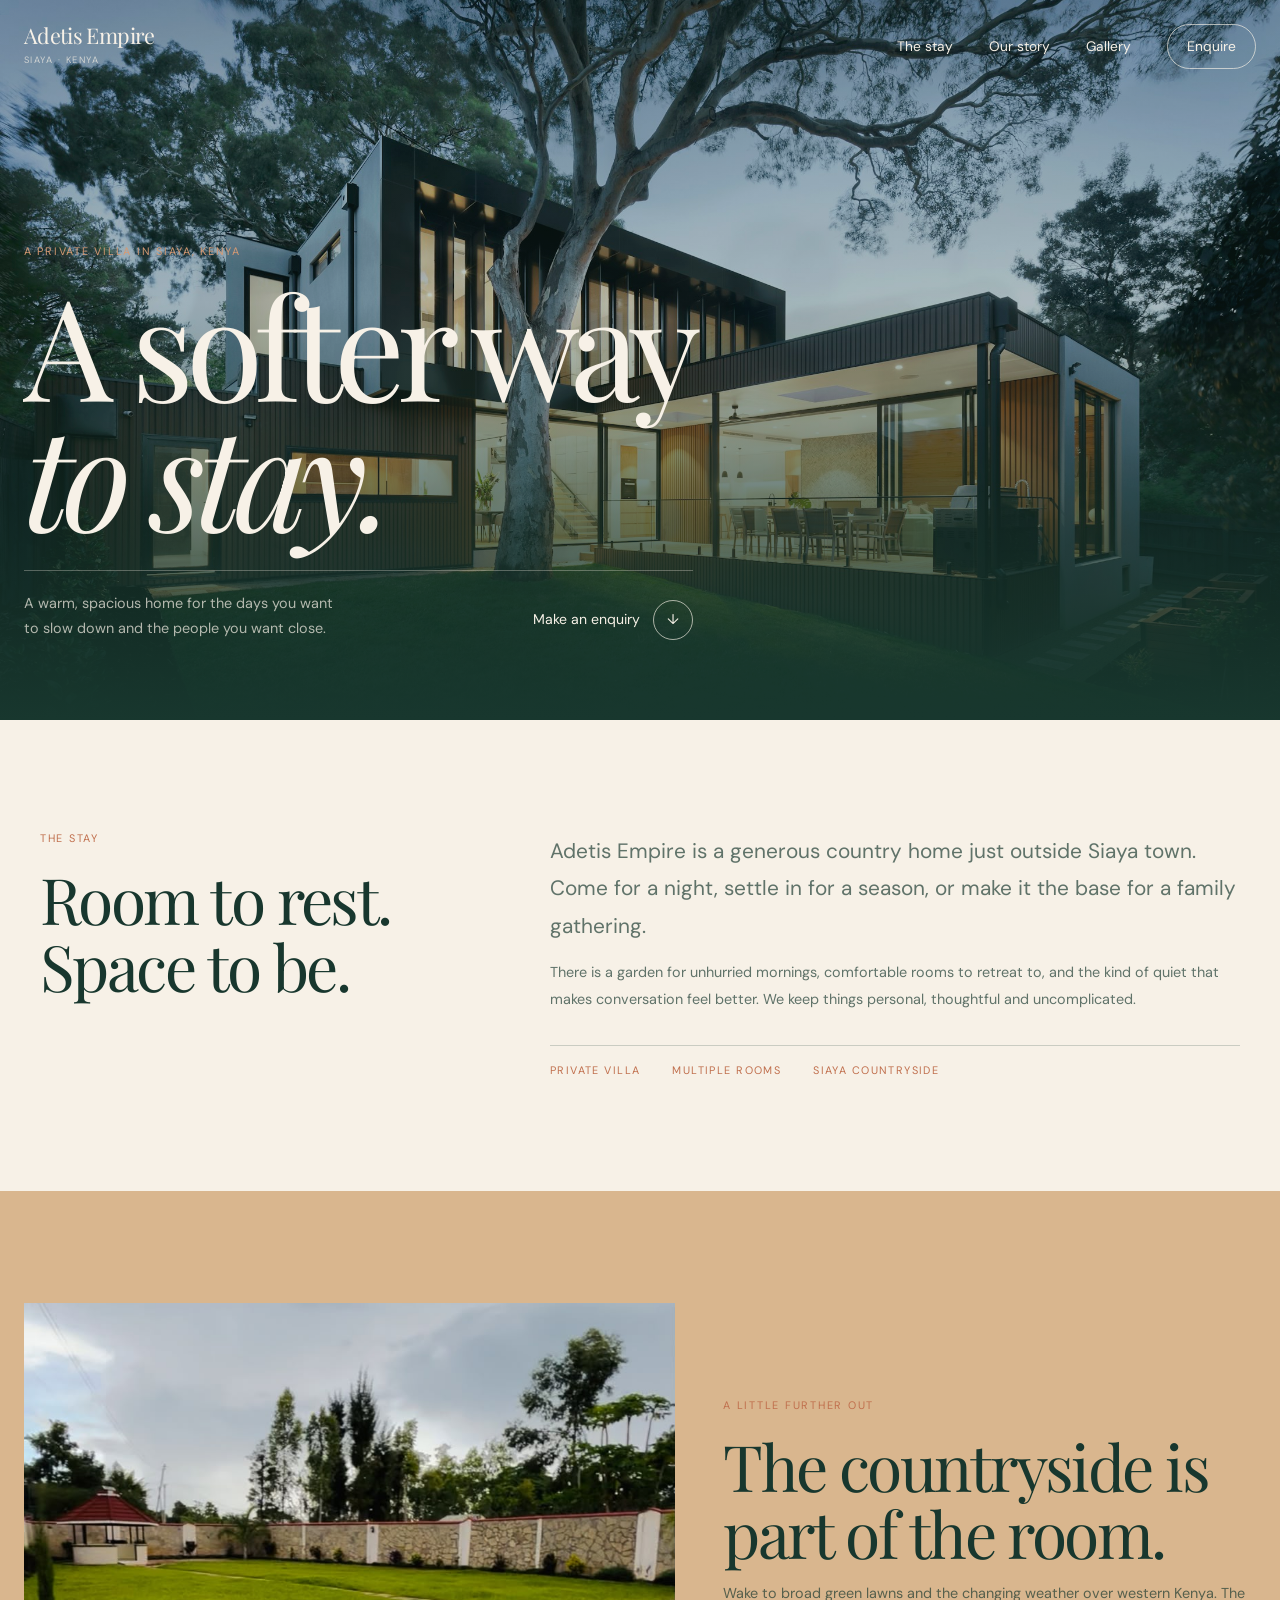
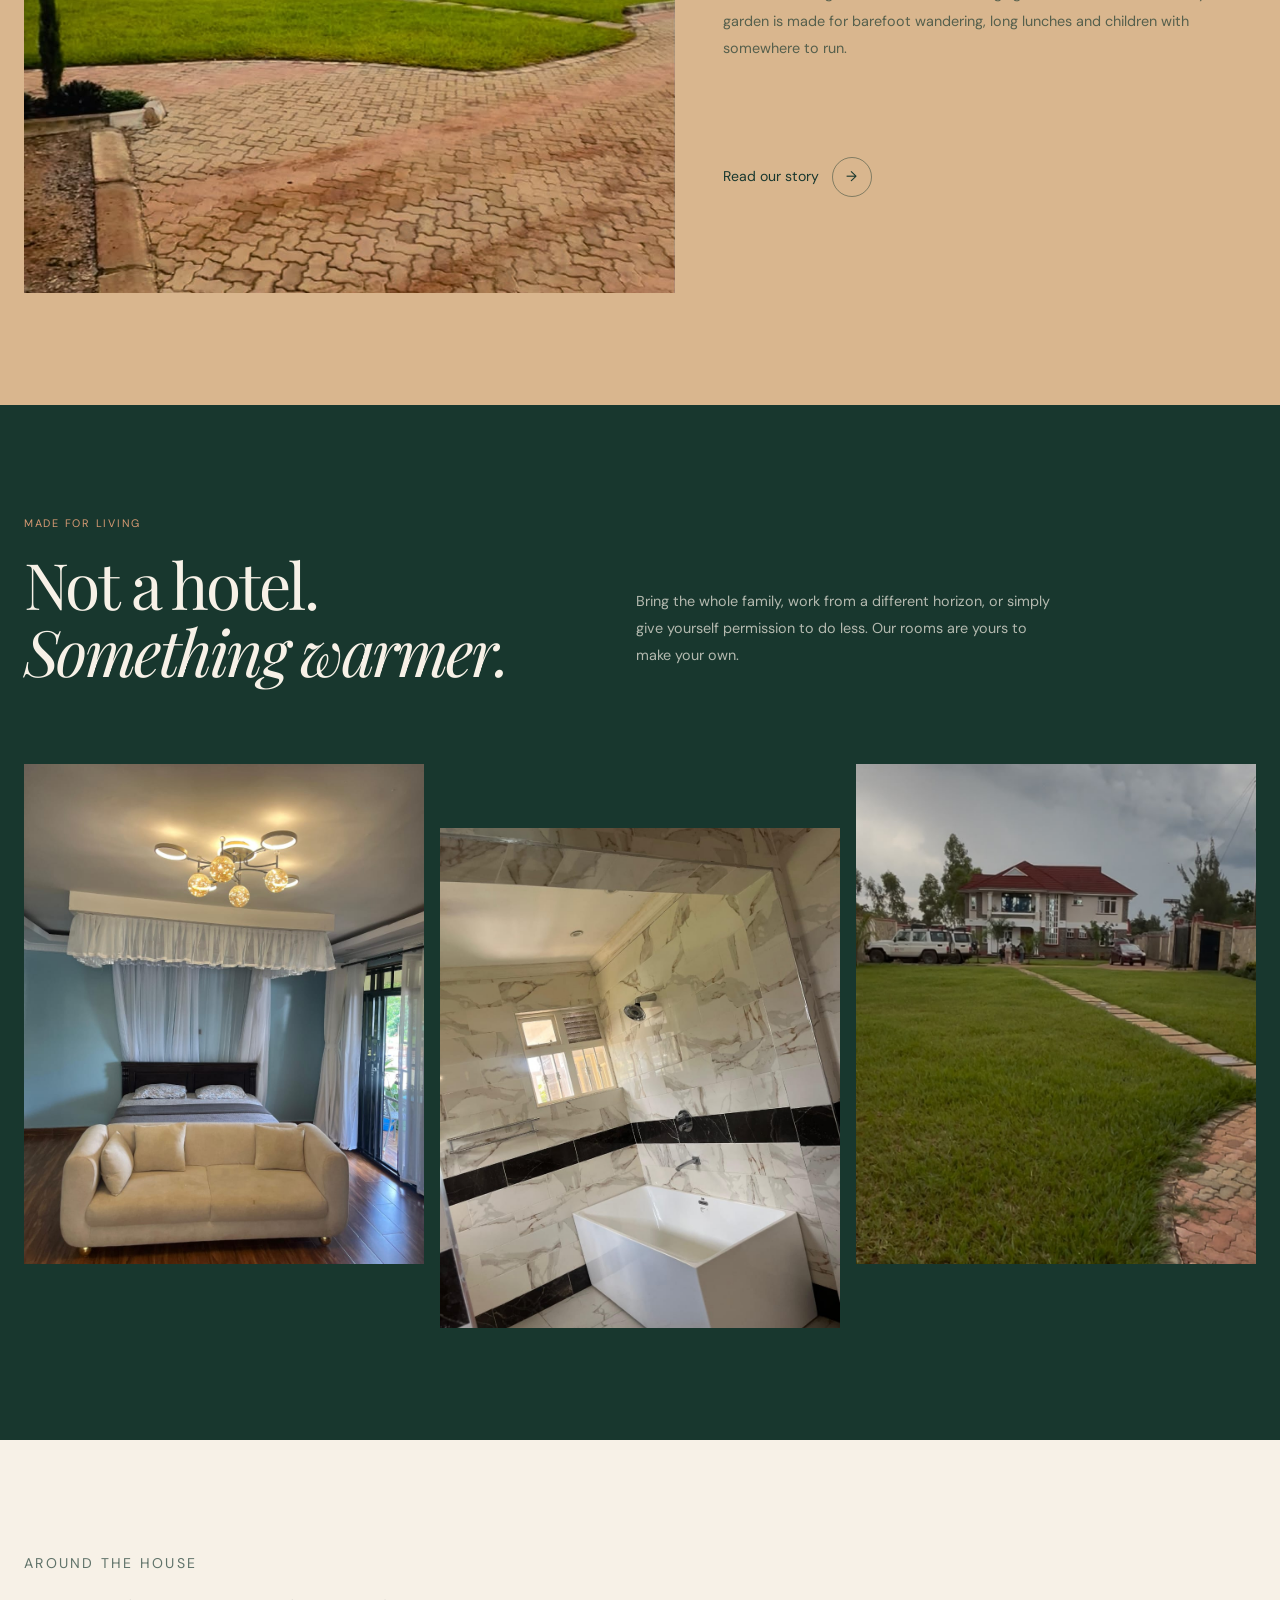
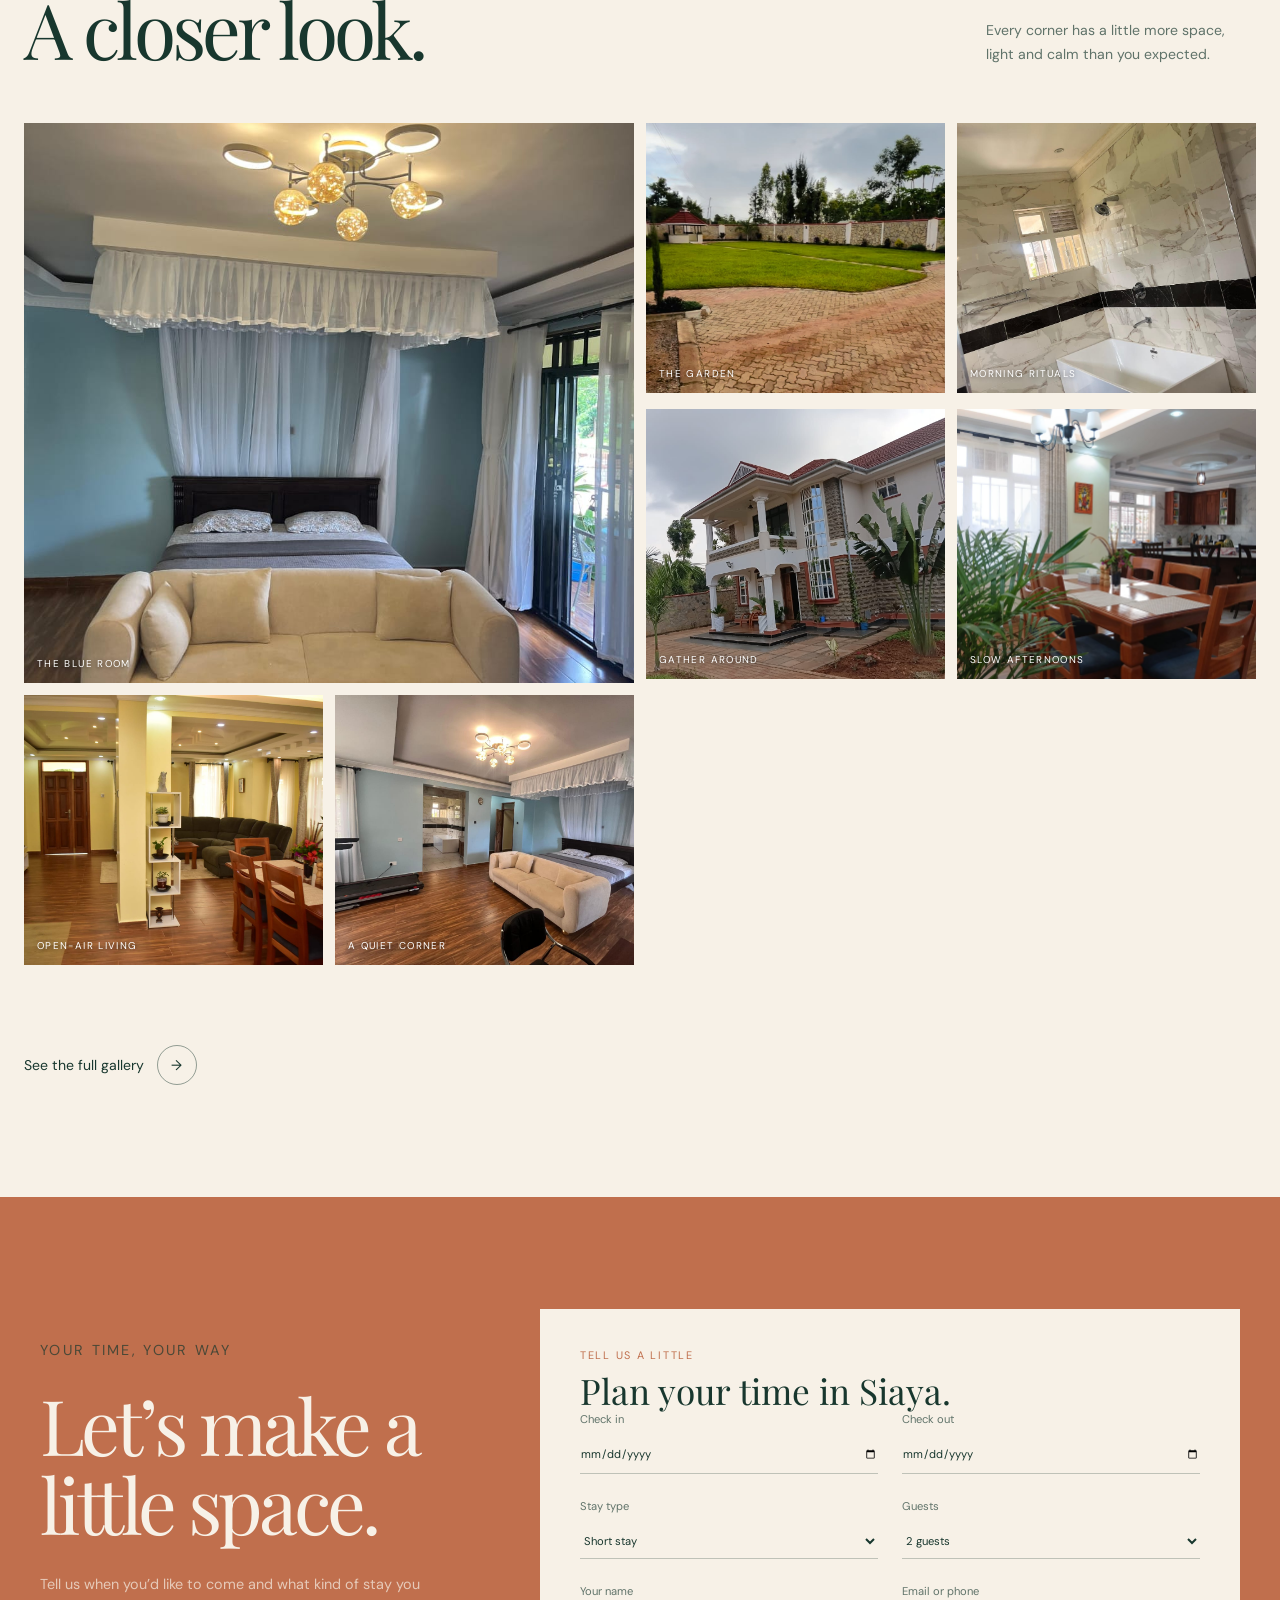
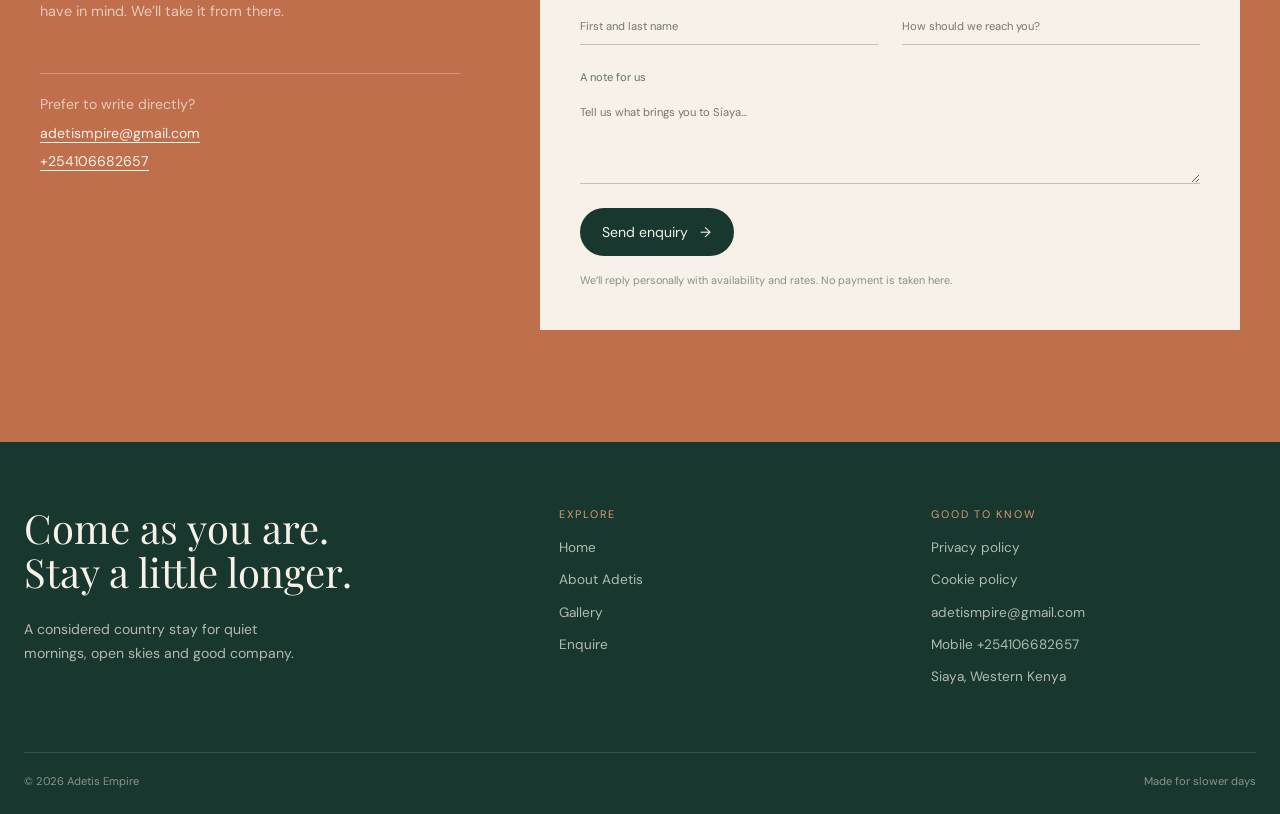
==== index.html @ 7b9d00a1 "Initial commit" ====
<!doctype html>
<html lang="en">
  <head>
    <meta charset="utf-8">
    <meta name="viewport" content="width=device-width, initial-scale=1">
    <meta name="description" content="Adetis Empire — a warm country stay in Siaya, Kenya.">
    <title>Adetis Empire — A country stay in Siaya, Kenya</title>
    <link rel="icon" type="image/svg+xml" href="favicon.svg">
    <link rel="stylesheet" href="styles.css">
  </head>
  <body>
    <header class="site-header">
      <div class="container header-inner">
        <a class="brand" href="index.html" aria-label="Adetis Empire home">
          <span class="brand-name">Adetis Empire</span>
          <span class="brand-place">Siaya · Kenya</span>
        </a>
        <nav class="desktop-nav" aria-label="Primary navigation">
          <a class="line-link" href="index.html#stay">The stay</a>
          <a class="line-link" href="about.html">Our story</a>
          <a class="line-link" href="gallery.html">Gallery</a>
          <a class="outline-link" href="enquire.html">Enquire</a>
        </nav>
        <button class="menu-toggle" type="button" data-menu-button aria-expanded="false" aria-label="Open menu">☰</button>
      </div>
      <nav class="mobile-nav" data-mobile-nav aria-label="Mobile navigation">
        <a href="index.html#stay">The stay</a>
        <a href="about.html">Our story</a>
        <a href="gallery.html">Gallery</a>
        <a href="enquire.html">Make an enquiry →</a>
      </nav>
    </header>

    <main>
      <section class="hero">
        <div class="container hero-content">
          <div class="hero-copy">
            <p class="eyebrow eyebrow-light">A private villa in Siaya, Kenya</p>
            <h1 class="hero-title serif">A softer way<br><em>to stay.</em></h1>
            <div class="hero-intro">
              <p>A warm, spacious home for the days you want to slow down and the people you want close.</p>
              <a class="round-link" href="enquire.html">Make an enquiry <span class="round-icon">↓</span></a>
            </div>
          </div>
        </div>
      </section>

      <section class="section section-cream" id="stay">
        <div class="narrow-container two-col">
          <div>
            <p class="eyebrow">The stay</p>
            <p class="large-copy">Room to rest.<br>Space to be.</p>
          </div>
          <div>
            <p class="body-large">Adetis Empire is a generous country home just outside Siaya town. Come for a night, settle in for a season, or make it the base for a family gathering.</p>
            <p class="body-copy">There is a garden for unhurried mornings, comfortable rooms to retreat to, and the kind of quiet that makes conversation feel better. We keep things personal, thoughtful and uncomplicated.</p>
            <div class="facts"><span>Private villa</span><span>Multiple rooms</span><span>Siaya countryside</span></div>
          </div>
        </div>
      </section>

      <section class="section section-sand">
        <div class="container two-col-wide">
          <div class="image-frame grounds-image"><img src="assets/WhatsApp_Image_2026-09-05_at_18.52.55_1788696354120.jpeg" alt="The lawn and garden at Adetis Empire"></div>
          <div>
            <p class="eyebrow">A little further out</p>
            <p class="large-copy">The countryside is part of the room.</p>
            <p class="body-copy">Wake to broad green lawns and the changing weather over western Kenya. The garden is made for barefoot wandering, long lunches and children with somewhere to run.</p>
            <a class="round-link page-link" href="about.html">Read our story <span class="round-icon" style="border-color: rgba(24,55,46,.45)">→</span></a>
          </div>
        </div>
      </section>

      <section class="section section-green">
        <div class="container">
          <div class="story-grid">
            <div>
              <p class="eyebrow eyebrow-light">Made for living</p>
              <p class="large-copy">Not a hotel.<br><em>Something warmer.</em></p>
            </div>
            <p class="body-copy">Bring the whole family, work from a different horizon, or simply give yourself permission to do less. Our rooms are yours to make your own.</p>
          </div>
          <div class="photo-trio">
            <div class="image-frame"><img src="assets/WhatsApp_Image_2026-09-05_at_18.51.09_(2)_1788696457962.jpeg" alt="A bedroom with blue walls and a sitting area"></div>
            <div class="image-frame"><img src="assets/WhatsApp_Image_2026-09-05_at_18.51.09_(1)_1788696465404.jpeg" alt="Marble bathroom at Adetis Empire"></div>
            <div class="image-frame"><img src="assets/WhatsApp_Image_2026-09-05_at_18.52.41_1788696450256.jpeg" alt="The villa set in green grounds"></div>
          </div>
        </div>
      </section>

      <section class="section section-cream">
        <div class="container">
          <div class="section-heading">
            <div><p class="eyebrow">Around the house</p><h2>A closer look.</h2></div>
            <p>Every corner has a little more space, light and calm than you expected.</p>
          </div>
          <div class="gallery-grid">
            <a class="gallery-card" href="gallery.html"><img src="assets/WhatsApp_Image_2026-09-05_at_18.51.09_(2)_1788696457962.jpeg" alt="The blue room"><span class="gallery-label">The blue room</span></a>
            <a class="gallery-card" href="gallery.html"><img src="assets/WhatsApp_Image_2026-09-05_at_18.52.55_1788696354120.jpeg" alt="The garden"><span class="gallery-label">The garden</span></a>
            <a class="gallery-card" href="gallery.html"><img src="assets/WhatsApp_Image_2026-09-05_at_18.51.09_(1)_1788696465404.jpeg" alt="Morning rituals"><span class="gallery-label">Morning rituals</span></a>
            <a class="gallery-card" href="gallery.html"><img src="assets/WhatsApp_Image_2026-09-05_at_18.50.52_1788696545457.jpeg" alt="Gather around"><span class="gallery-label">Gather around</span></a>
            <a class="gallery-card" href="gallery.html"><img src="assets/WhatsApp_Image_2026-09-05_at_18.50.50_(2)_1788696596801.jpeg" alt="Slow afternoons"><span class="gallery-label">Slow afternoons</span></a>
            <a class="gallery-card" href="gallery.html"><img src="assets/WhatsApp_Image_2026-09-05_at_18.50.52_(1)_1788696535258.jpeg" alt="Open-air living"><span class="gallery-label">Open-air living</span></a>
            <a class="gallery-card" href="gallery.html"><img src="assets/WhatsApp_Image_2026-09-05_at_18.51.09_1788696480109.jpeg" alt="A quiet corner"><span class="gallery-label">A quiet corner</span></a>
          </div>
          <a class="round-link page-link" href="gallery.html">See the full gallery <span class="round-icon" style="border-color: rgba(24,55,46,.45)">→</span></a>
        </div>
      </section>

      <section class="section section-terracotta">
        <div class="narrow-container contact-grid">
          <div class="contact-copy">
            <p class="eyebrow" style="color: rgba(24,55,46,.7)">Your time, your way</p>
            <h2>Let’s make a little space.</h2>
            <p>Tell us when you’d like to come and what kind of stay you have in mind. We’ll take it from there.</p>
            <div class="direct-contact">
              <span>Prefer to write directly?</span>
              <a href="mailto:adetismpire@gmail.com">adetismpire@gmail.com</a>
              <a href="tel:+254106682657">+254106682657</a>
            </div>
          </div>
          <div class="enquiry-form">
            <div class="form-intro"><p class="eyebrow">Tell us a little</p><h2>Plan your time in Siaya.</h2></div>
            <form class="form-grid" data-enquiry-form>
              <label class="field">Check in<input required type="date" name="checkIn"></label>
              <label class="field">Check out<input required type="date" name="checkOut"></label>
              <label class="field">Stay type<select name="stayType"><option value="Short stay">Short stay</option><option value="Longer-term stay">Longer-term stay</option></select></label>
              <label class="field">Guests<select name="guests"><option>1 guest</option><option selected>2 guests</option><option>3 guests</option><option>4 guests</option><option>5+ guests</option></select></label>
              <label class="field">Your name<input required name="name" placeholder="First and last name"></label>
              <label class="field">Email or phone<input required name="contact" placeholder="How should we reach you?"></label>
              <label class="field full">A note for us<textarea name="message" placeholder="Tell us what brings you to Siaya..." rows="3"></textarea></label>
              <div class="form-actions"><button class="button" type="submit">Send enquiry <span>→</span></button><p class="form-note">We’ll reply personally with availability and rates. No payment is taken here.</p></div>
            </form>
            <div class="confirmation" data-confirmation hidden>
              <div><div class="checkmark">✓</div><p class="eyebrow">Enquiry received</p><h2>We’ll be in touch soon.</h2><p>Your email app should have opened with the details. If not, write to adetismpire@gmail.com or call +254106682657.</p><button class="text-button" type="button" data-new-enquiry>Send another enquiry</button></div>
            </div>
          </div>
        </div>
      </section>
    </main>

    <footer class="site-footer">
      <div class="container">
        <div class="footer-grid">
          <div><p class="footer-title">Come as you are.<br>Stay a little longer.</p><p class="footer-copy">A considered country stay for quiet mornings, open skies and good company.</p></div>
          <div><p class="footer-heading">Explore</p><div class="footer-links"><a class="line-link" href="index.html">Home</a><a class="line-link" href="about.html">About Adetis</a><a class="line-link" href="gallery.html">Gallery</a><a class="line-link" href="enquire.html">Enquire</a></div></div>
          <div><p class="footer-heading">Good to know</p><div class="footer-links"><a class="line-link" href="privacy.html">Privacy policy</a><a class="line-link" href="cookies.html">Cookie policy</a><a class="line-link" href="mailto:adetismpire@gmail.com">adetismpire@gmail.com</a><a class="line-link" href="tel:+254106682657">Mobile +254106682657</a><span>Siaya, Western Kenya</span></div></div>
        </div>
        <div class="footer-bottom"><span>© <span data-year></span> Adetis Empire</span><span>Made for slower days</span></div>
      </div>
    </footer>
    <script src="script.js"></script>
  </body>
</html>
---- styles.css ----
@import url('https://fonts.googleapis.com/css2?family=DM+Sans:wght@400;500;600&family=Playfair+Display:ital,wght@0,400;0,500;1,400&display=swap');

:root {
  --green: #18372e;
  --cream: #f7f1e7;
  --terracotta: #c06f4d;
  --peach: #d79a73;
  --sand: #d9b68e;
  --ink-muted: rgba(24, 55, 46, .68);
  --light-muted: rgba(247, 241, 231, .7);
  --serif: "Playfair Display", Georgia, serif;
  --sans: "DM Sans", Arial, sans-serif;
}

* { box-sizing: border-box; }
html { scroll-behavior: smooth; }
body {
  margin: 0;
  background: var(--cream);
  color: var(--green);
  font-family: var(--sans);
  font-weight: 400;
  line-height: 1.5;
}
img { display: block; max-width: 100%; }
a { color: inherit; text-decoration: none; }
button, input, select, textarea { font: inherit; }
button { cursor: pointer; }

.serif { font-family: var(--serif); font-weight: 400; }
.eyebrow {
  margin: 0;
  color: var(--terracotta);
  font-size: .68rem;
  letter-spacing: .16em;
  line-height: 1.2;
  text-transform: uppercase;
}
.eyebrow-light { color: var(--peach); }
.container { width: min(1400px, calc(100% - 3rem)); margin: 0 auto; }
.narrow-container { width: min(1200px, calc(100% - 3rem)); margin: 0 auto; }

.site-header {
  position: absolute;
  z-index: 10;
  top: 0;
  right: 0;
  left: 0;
  color: var(--cream);
}
.header-inner {
  display: flex;
  align-items: center;
  justify-content: space-between;
  padding: 1.5rem 0;
}
.brand { display: inline-block; }
.brand-name { display: block; font: 400 1.35rem/1 var(--serif); letter-spacing: -.03em; }
.brand-place { display: block; margin-top: .5rem; color: rgba(247,241,231,.7); font-size: .58rem; letter-spacing: .16em; text-transform: uppercase; }
.desktop-nav { display: flex; align-items: center; gap: 2.25rem; font-size: .86rem; }
.line-link { position: relative; }
.line-link::after { position: absolute; right: 0; bottom: -.35rem; left: 0; height: 1px; background: currentColor; content: ""; transform: scaleX(0); transform-origin: right; transition: transform .25s ease; }
.line-link:hover::after, .line-link:focus-visible::after { transform: scaleX(1); transform-origin: left; }
.outline-link { border: 1px solid rgba(247,241,231,.65); border-radius: 999px; padding: .7rem 1.2rem; transition: background .25s, color .25s; }
.outline-link:hover, .outline-link:focus-visible { background: var(--cream); color: var(--green); }
.menu-toggle { display: none; border: 0; background: transparent; color: var(--cream); padding: .4rem; }
.mobile-nav { display: none; border-top: 1px solid rgba(247,241,231,.18); background: var(--green); padding: 1.5rem; }
.mobile-nav.open { display: block; }
.mobile-nav a { display: block; padding: .55rem 0; font-size: 1.1rem; }

.hero {
  position: relative;
  min-height: 720px;
  overflow: hidden;
  background: var(--green);
  color: var(--cream);
}
.hero::before {
  position: absolute;
  inset: 0;
  background: linear-gradient(to top, var(--green), rgba(24,55,46,.25) 58%, rgba(24,55,46,.3)), url("assets/adetis-hero.jpg") center/cover;
  content: "";
  opacity: .95;
}
.hero-content { position: relative; display: flex; min-height: 720px; align-items: flex-end; padding: 5rem 0 5rem; }
.hero-copy { max-width: 850px; }
.hero-title { margin: 1.3rem 0 2rem; font-size: clamp(4rem, 11vw, 9.5rem); letter-spacing: -.06em; line-height: .92; }
.hero-title em { font-style: italic; }
.hero-intro { display: flex; align-items: flex-end; justify-content: space-between; gap: 2rem; border-top: 1px solid rgba(247,241,231,.3); padding-top: 1.25rem; }
.hero-intro p { max-width: 310px; margin: 0; color: var(--light-muted); font-size: .9rem; line-height: 1.7; }
.round-link { display: inline-flex; align-items: center; gap: .8rem; white-space: nowrap; font-size: .88rem; }
.round-icon { display: inline-grid; width: 2.5rem; height: 2.5rem; place-items: center; border: 1px solid rgba(247,241,231,.65); border-radius: 50%; transition: background .25s, color .25s, transform .25s; }
.round-link:hover .round-icon { background: var(--peach); color: var(--green); transform: translateY(3px); }

.section { padding: 7rem 0; }
.section-cream { background: var(--cream); }
.section-green { background: var(--green); color: var(--cream); }
.section-sand { background: var(--sand); }
.section-terracotta { background: var(--terracotta); color: var(--cream); }
.two-col { display: grid; grid-template-columns: .75fr 1.25fr; gap: 6rem; }
.two-col-wide { display: grid; grid-template-columns: 1.1fr .9fr; align-items: center; gap: 3rem; }
.large-copy { margin: 1.25rem 0 0; font: 400 clamp(2.8rem, 5vw, 5.5rem)/1.05 var(--serif); letter-spacing: -.04em; }
.body-large { margin: 0; color: var(--ink-muted); font-size: clamp(1.05rem, 1.7vw, 1.3rem); line-height: 1.8; }
.body-copy { color: var(--ink-muted); font-size: .9rem; line-height: 1.9; }
.facts { display: flex; flex-wrap: wrap; gap: 1rem 2rem; border-top: 1px solid rgba(24,55,46,.2); margin-top: 2rem; padding-top: 1rem; color: var(--terracotta); font-size: .68rem; letter-spacing: .13em; text-transform: uppercase; }
.image-frame { overflow: hidden; }
.image-frame img { width: 100%; height: 100%; object-fit: cover; transition: transform .7s ease; }
.image-frame:hover img { transform: scale(1.04); }
.grounds-image { height: 590px; }
.story-grid { display: grid; grid-template-columns: 1fr 1.1fr; align-items: end; gap: 3rem; }
.story-grid .body-copy { max-width: 420px; color: var(--light-muted); }
.photo-trio { display: grid; grid-template-columns: repeat(3, 1fr); gap: 1rem; margin-top: 5rem; }
.photo-trio .image-frame { height: 500px; }
.photo-trio .image-frame:nth-child(2) { margin-top: 4rem; }
.section-heading { display: flex; align-items: flex-end; justify-content: space-between; gap: 2rem; }
.section-heading h2 { margin: .9rem 0 0; font: 400 clamp(3rem, 6vw, 6rem)/1 var(--serif); letter-spacing: -.05em; }
.section-heading p { max-width: 270px; margin: 0; color: var(--ink-muted); font-size: .88rem; line-height: 1.7; }
.gallery-grid { display: grid; grid-template-columns: repeat(4, 1fr); gap: .75rem; margin-top: 3.5rem; }
.gallery-card { position: relative; height: 270px; overflow: hidden; }
.gallery-card:first-child { grid-column: span 2; grid-row: span 2; height: 560px; }
.gallery-card img { width: 100%; height: 100%; object-fit: cover; transition: transform .7s ease; }
.gallery-card:hover img { transform: scale(1.05); }
.gallery-label { position: absolute; right: .8rem; bottom: .7rem; left: .8rem; color: white; font-size: .62rem; letter-spacing: .14em; text-transform: uppercase; text-shadow: 0 1px 4px rgba(0,0,0,.5); }

.contact-grid { display: grid; grid-template-columns: .75fr 1.25fr; gap: 5rem; }
.contact-copy h2 { margin: 1.25rem 0 0; font: 400 clamp(3rem, 6vw, 6rem)/1.03 var(--serif); letter-spacing: -.05em; }
.contact-copy > p { max-width: 380px; margin: 1.75rem 0 0; color: var(--light-muted); font-size: .9rem; line-height: 1.9; }
.direct-contact { border-top: 1px solid rgba(247,241,231,.3); margin-top: 3rem; padding-top: 1.25rem; color: var(--light-muted); font-size: .88rem; }
.direct-contact a { display: block; margin-top: .45rem; color: var(--cream); text-decoration: underline; text-underline-offset: .25rem; }
.enquiry-form, .confirmation { background: var(--cream); color: var(--green); padding: clamp(1.5rem, 4vw, 2.5rem); }
.form-intro { grid-column: 1 / -1; }
.form-intro h2 { margin: .6rem 0 0; font: 400 2.2rem/1.1 var(--serif); }
.form-grid { display: grid; grid-template-columns: repeat(2, 1fr); gap: 1.5rem; }
.field { display: block; color: rgba(24,55,46,.67); font-size: .7rem; }
.field.full { grid-column: 1 / -1; }
.field input, .field select, .field textarea { display: block; width: 100%; border: 0; border-bottom: 1px solid rgba(24,55,46,.25); border-radius: 0; outline: none; background: transparent; margin-top: .5rem; padding: .6rem 0; color: var(--green); }
.field textarea { min-height: 90px; resize: vertical; }
.field input:focus, .field select:focus, .field textarea:focus { border-color: var(--terracotta); }
.form-actions { grid-column: 1 / -1; }
.button { display: inline-flex; align-items: center; gap: .75rem; border: 0; border-radius: 999px; background: var(--green); color: var(--cream); padding: .85rem 1.4rem; font-size: .88rem; transition: background .25s, transform .25s; }
.button:hover, .button:focus-visible { background: var(--terracotta); transform: translateY(-2px); }
.form-note { margin: 1rem 0 0; color: rgba(24,55,46,.5); font-size: .68rem; line-height: 1.6; }
.confirmation { min-height: 420px; display: grid; place-items: center; text-align: center; }
.confirmation[hidden] { display: none; }
.checkmark { display: grid; width: 3.5rem; height: 3.5rem; place-items: center; margin: 0 auto 1.5rem; border-radius: 50%; background: var(--peach); }
.confirmation h2 { margin: 0; font: 400 2.4rem/1.1 var(--serif); }
.confirmation p { max-width: 360px; color: var(--ink-muted); font-size: .9rem; line-height: 1.7; }
.text-button { border: 0; background: none; color: var(--green); padding: 0; text-decoration: underline; text-underline-offset: .25rem; }

.page-hero { background: var(--green); color: var(--cream); padding: 10rem 0 5rem; }
.page-hero h1 { max-width: 900px; margin: 1.25rem 0 0; font: 400 clamp(4rem, 9vw, 8rem)/.96 var(--serif); letter-spacing: -.06em; }
.page-hero p { max-width: 450px; margin: 2rem 0 0; color: var(--light-muted); font-size: .9rem; line-height: 1.8; }
.about-image { height: 620px; }
.promise { display: flex; flex-direction: column; justify-content: flex-end; min-height: 620px; background: var(--sand); padding: 3rem; }
.promise p:last-child { margin: 1rem 0 0; font: 400 2.4rem/1.15 var(--serif); }
.promise-grid { display: grid; grid-template-columns: repeat(3, 1fr); gap: 3rem; border-top: 1px solid rgba(24,55,46,.2); margin-top: 6rem; padding-top: 2rem; }
.promise-grid p:last-child { margin: 1rem 0 0; color: var(--ink-muted); font-size: .88rem; line-height: 1.7; }
.page-link { display: inline-flex; margin-top: 5rem; }
.prose { max-width: 780px; margin: 0 auto; padding: 7rem 0; }
.prose h2 { margin: 3rem 0 1rem; font: 400 2.2rem/1.1 var(--serif); }
.prose h2:first-of-type { margin-top: 0; }
.prose p { color: var(--ink-muted); font-size: 1rem; line-height: 1.9; }
.prose a { color: var(--terracotta); text-decoration: underline; text-underline-offset: .25rem; }

.site-footer { background: var(--green); color: var(--cream); padding: 4rem 0 1.5rem; }
.footer-grid { display: grid; grid-template-columns: 1.5fr 1fr 1fr; gap: 3rem; }
.footer-title { margin: 0; font: 400 2.5rem/1.1 var(--serif); }
.footer-copy { max-width: 300px; margin: 1.5rem 0 0; color: var(--light-muted); font-size: .88rem; line-height: 1.7; }
.footer-heading { margin: 0 0 1rem; color: var(--peach); font-size: .68rem; letter-spacing: .16em; text-transform: uppercase; }
.footer-links { display: flex; flex-direction: column; align-items: flex-start; gap: .75rem; color: var(--light-muted); font-size: .85rem; }
.footer-bottom { display: flex; justify-content: space-between; gap: 1rem; border-top: 1px solid rgba(247,241,231,.15); margin-top: 4rem; padding-top: 1.25rem; color: rgba(247,241,231,.5); font-size: .7rem; }

@media (max-width: 800px) {
  .container, .narrow-container { width: min(100% - 3rem, 650px); }
  .desktop-nav { display: none; }
  .menu-toggle { display: block; }
  .hero-content { min-height: 720px; }
  .hero-intro, .section-heading { align-items: flex-start; flex-direction: column; }
  .two-col, .two-col-wide, .story-grid, .contact-grid { grid-template-columns: 1fr; gap: 3rem; }
  .section { padding: 5rem 0; }
  .grounds-image { height: 430px; }
  .photo-trio { gap: .6rem; margin-top: 3rem; }
  .photo-trio .image-frame { height: 320px; }
  .photo-trio .image-frame:nth-child(2) { margin-top: 2rem; }
  .gallery-grid { grid-template-columns: repeat(2, 1fr); }
  .gallery-card { height: 190px; }
  .gallery-card:first-child { height: 390px; }
  .form-grid { grid-template-columns: 1fr; }
  .field.full, .form-actions, .form-intro { grid-column: auto; }
  .about-image, .promise { min-height: 430px; height: 430px; }
  .promise-grid { grid-template-columns: 1fr; gap: 2rem; margin-top: 4rem; }
  .footer-grid { grid-template-columns: 1fr; gap: 2.5rem; }
  .footer-bottom { flex-direction: column; }
}
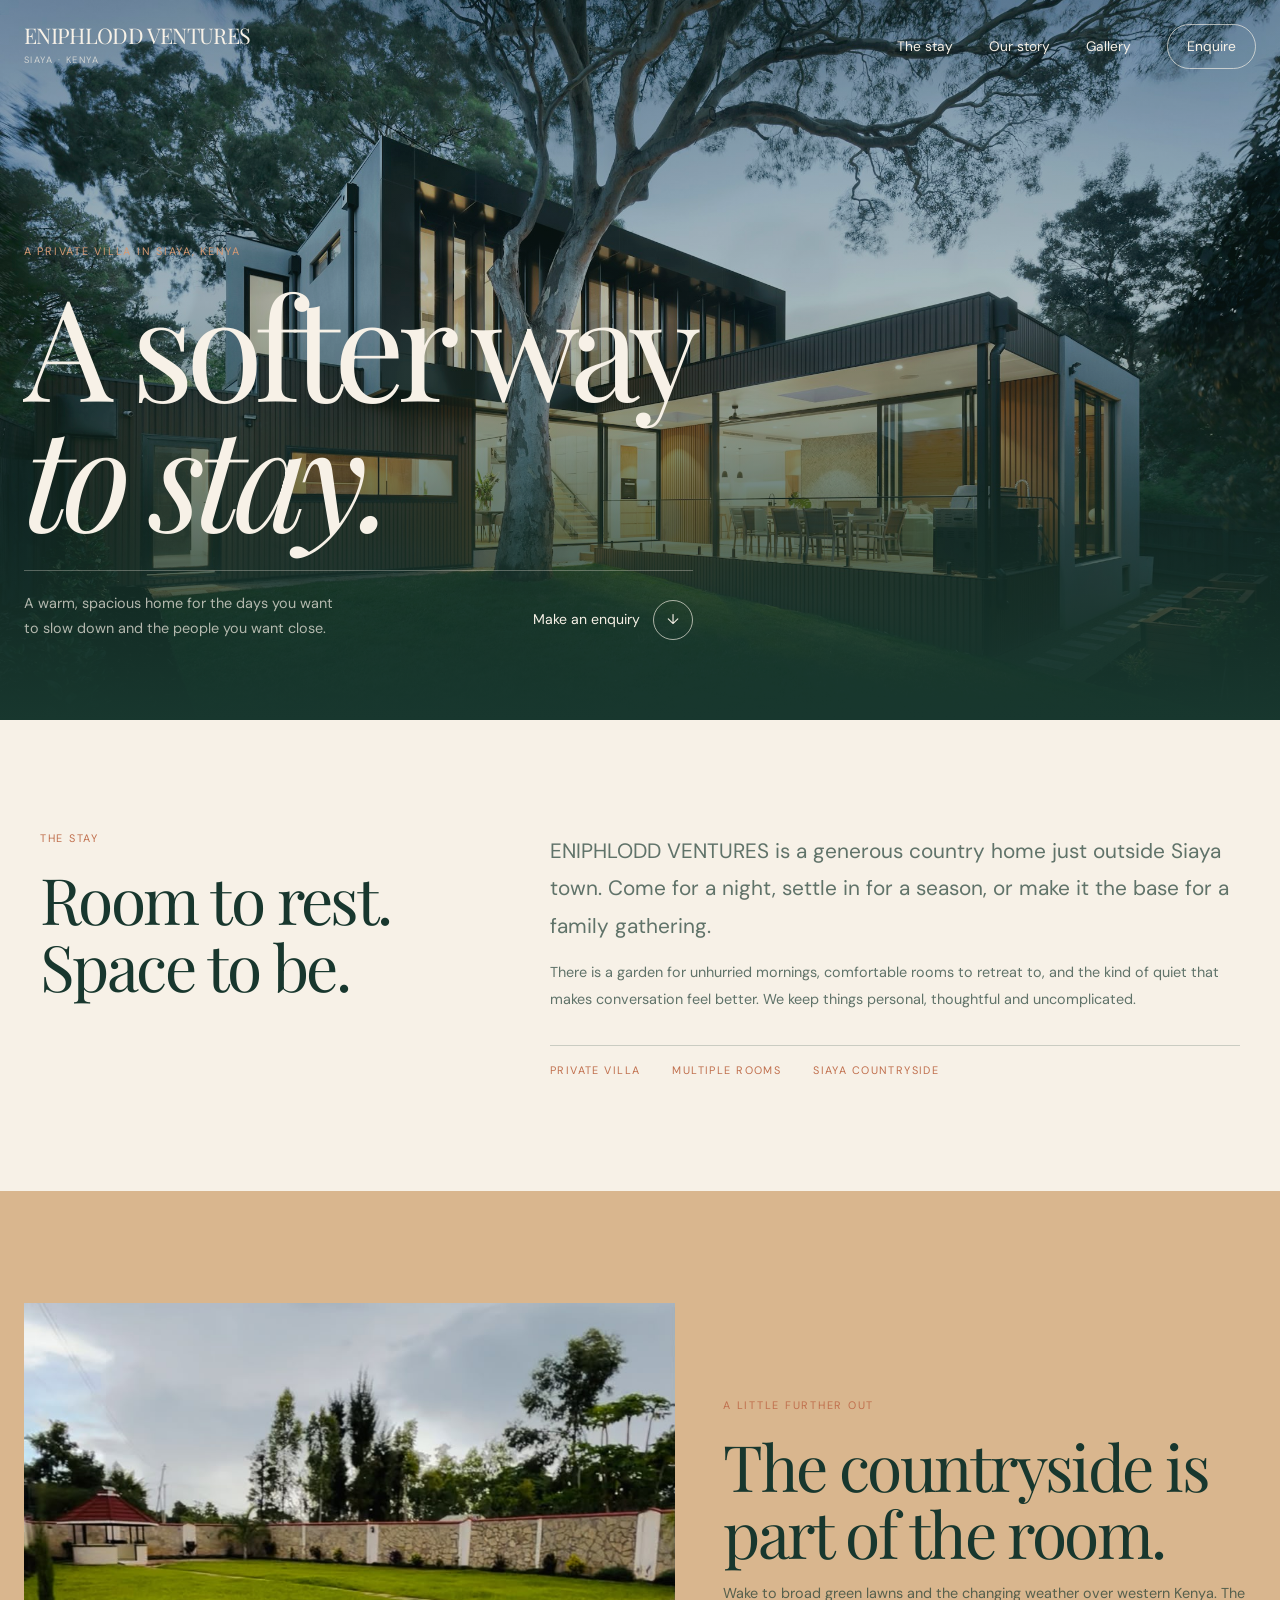
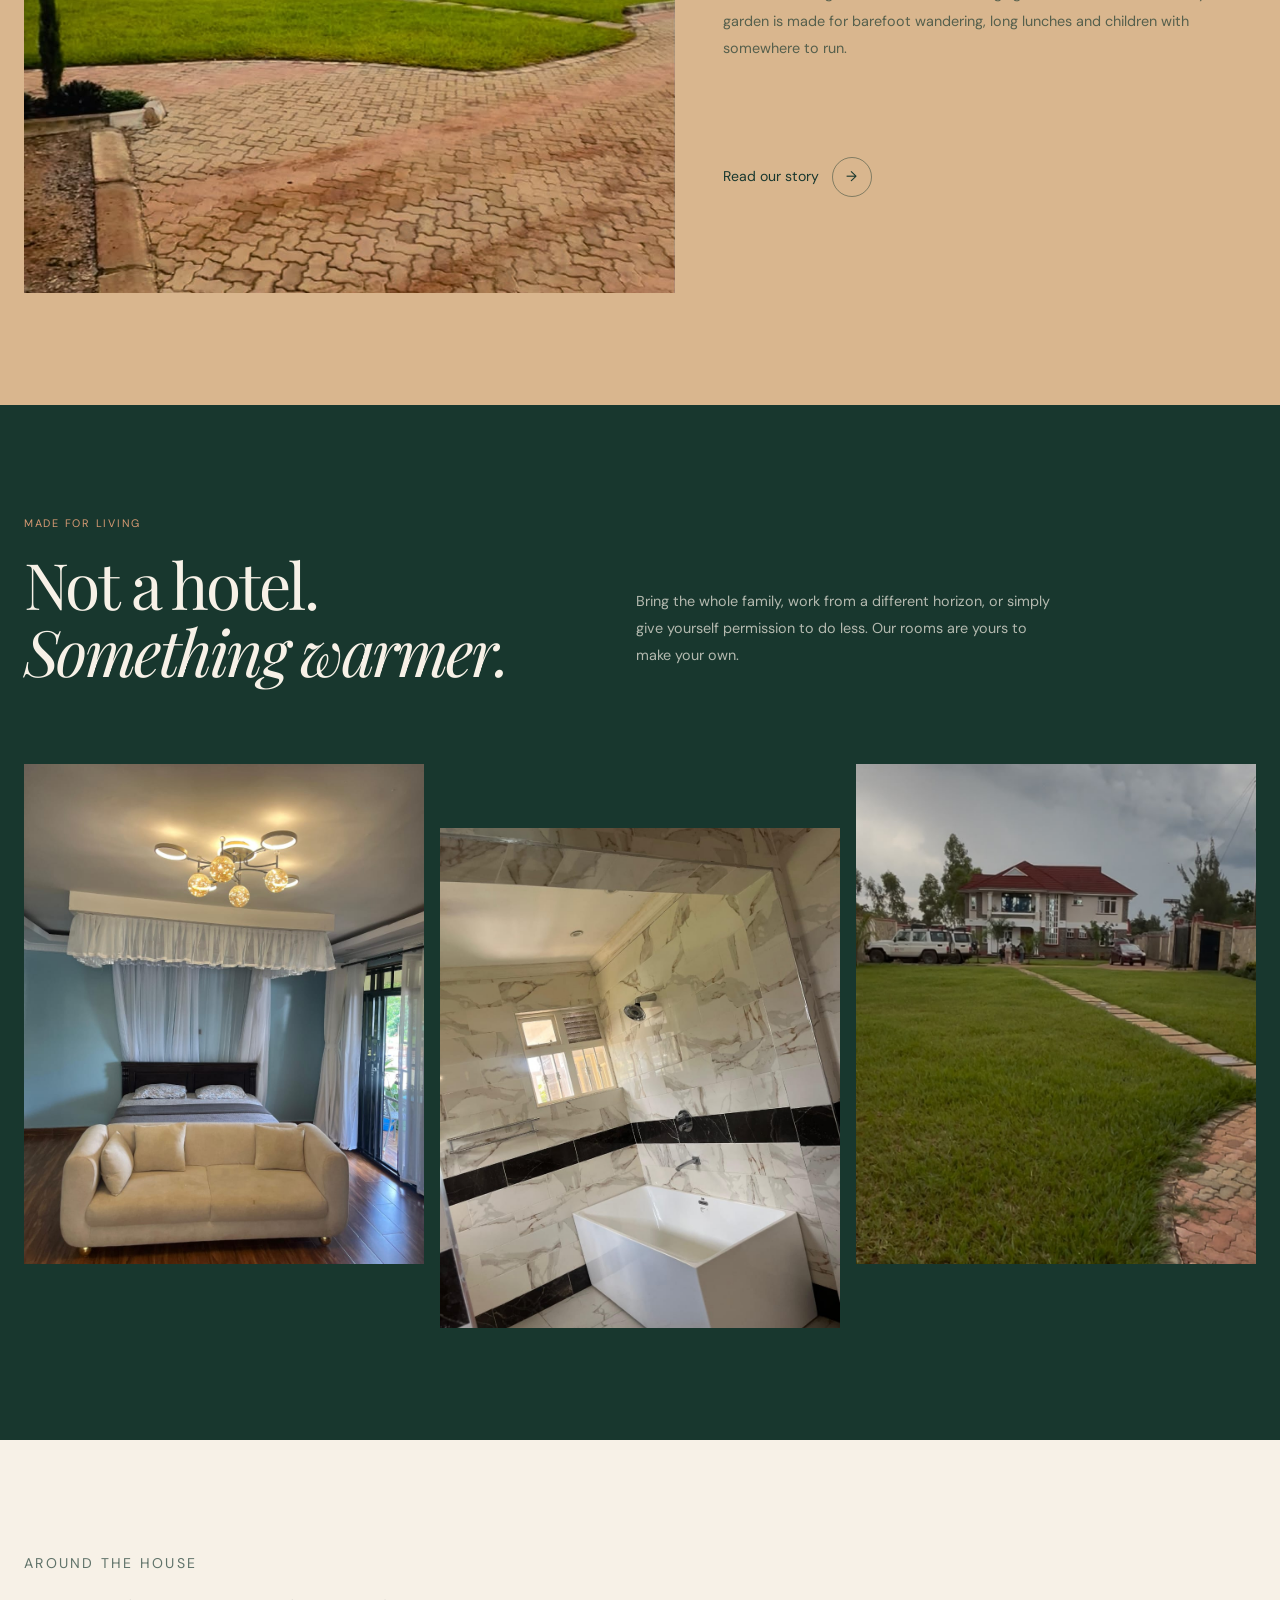
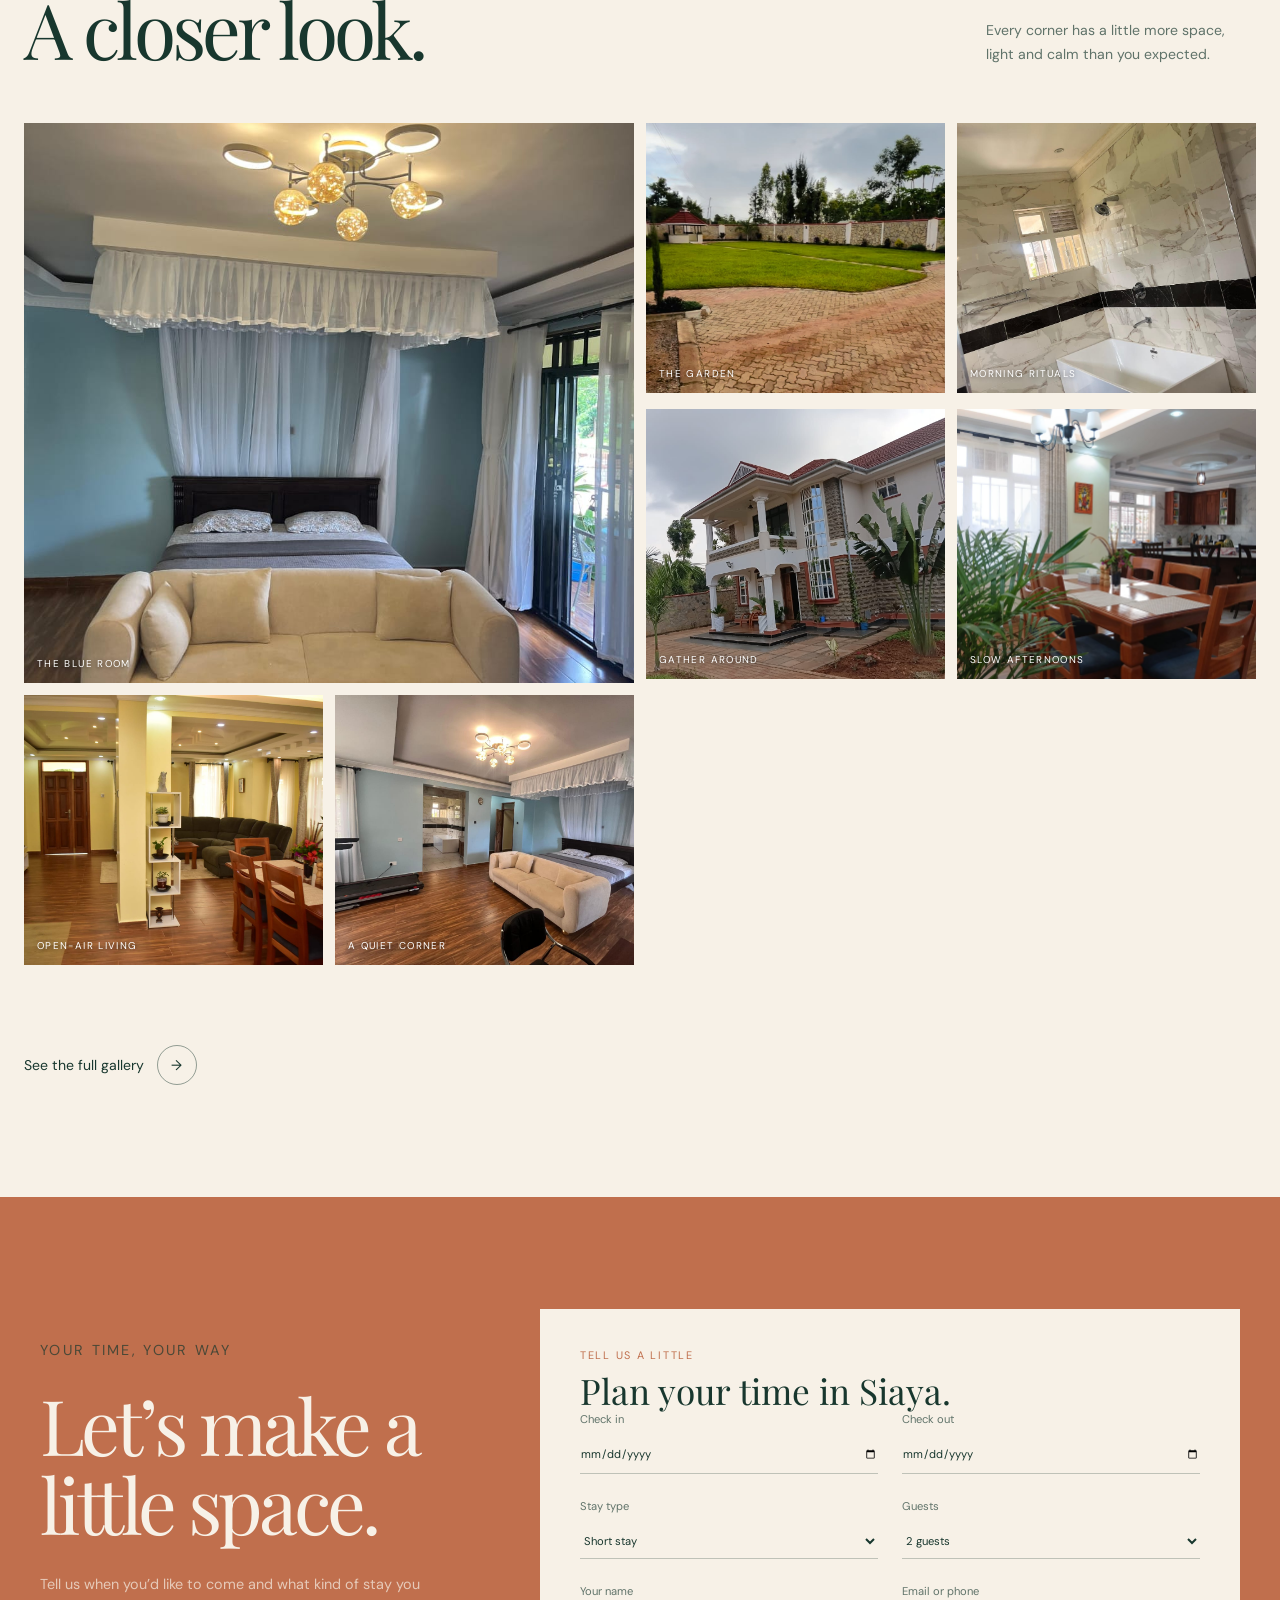
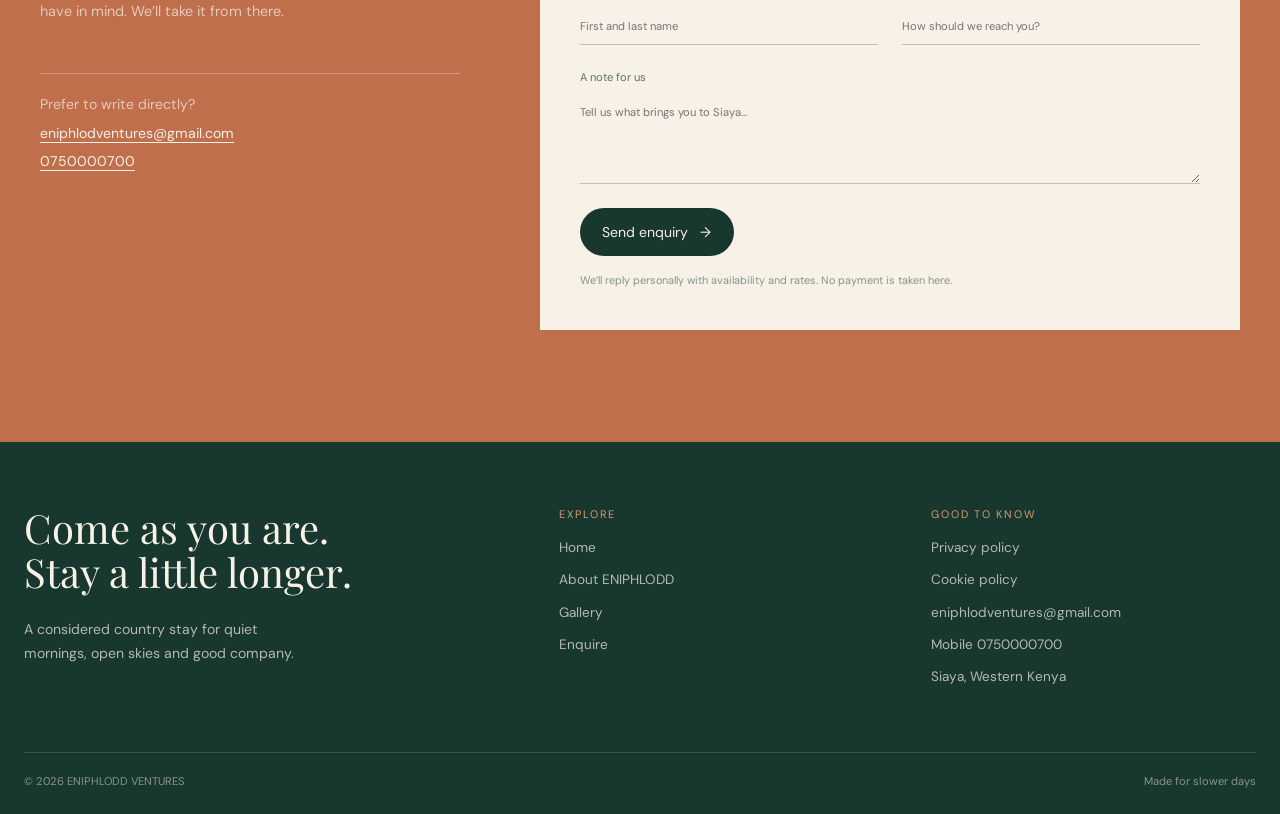
==== commit 4bd3d91a: "Rebrand to ENIPHLODD VENTURES and update contact information" ====
--- a/index.html
+++ b/index.html
@@ -3,16 +3,16 @@
   <head>
     <meta charset="utf-8">
     <meta name="viewport" content="width=device-width, initial-scale=1">
-    <meta name="description" content="Adetis Empire — a warm country stay in Siaya, Kenya.">
-    <title>Adetis Empire — A country stay in Siaya, Kenya</title>
+    <meta name="description" content="ENIPHLODD VENTURES — a warm country stay in Siaya, Kenya.">
+    <title>ENIPHLODD VENTURES — A country stay in Siaya, Kenya</title>
     <link rel="icon" type="image/svg+xml" href="favicon.svg">
     <link rel="stylesheet" href="styles.css">
   </head>
   <body>
     <header class="site-header">
       <div class="container header-inner">
-        <a class="brand" href="index.html" aria-label="Adetis Empire home">
-          <span class="brand-name">Adetis Empire</span>
+        <a class="brand" href="index.html" aria-label="ENIPHLODD VENTURES home">
+          <span class="brand-name">ENIPHLODD VENTURES</span>
           <span class="brand-place">Siaya · Kenya</span>
         </a>
         <nav class="desktop-nav" aria-label="Primary navigation">
@@ -52,7 +52,7 @@
             <p class="large-copy">Room to rest.<br>Space to be.</p>
           </div>
           <div>
-            <p class="body-large">Adetis Empire is a generous country home just outside Siaya town. Come for a night, settle in for a season, or make it the base for a family gathering.</p>
+            <p class="body-large">ENIPHLODD VENTURES is a generous country home just outside Siaya town. Come for a night, settle in for a season, or make it the base for a family gathering.</p>
             <p class="body-copy">There is a garden for unhurried mornings, comfortable rooms to retreat to, and the kind of quiet that makes conversation feel better. We keep things personal, thoughtful and uncomplicated.</p>
             <div class="facts"><span>Private villa</span><span>Multiple rooms</span><span>Siaya countryside</span></div>
           </div>
@@ -61,7 +61,7 @@
 
       <section class="section section-sand">
         <div class="container two-col-wide">
-          <div class="image-frame grounds-image"><img src="assets/WhatsApp_Image_2026-09-05_at_18.52.55_1788696354120.jpeg" alt="The lawn and garden at Adetis Empire"></div>
+          <div class="image-frame grounds-image"><img src="assets/WhatsApp_Image_2026-09-05_at_18.52.55_1788696354120.jpeg" alt="The lawn and garden at ENIPHLODD VENTURES"></div>
           <div>
             <p class="eyebrow">A little further out</p>
             <p class="large-copy">The countryside is part of the room.</p>
@@ -82,7 +82,7 @@
           </div>
           <div class="photo-trio">
             <div class="image-frame"><img src="assets/WhatsApp_Image_2026-09-05_at_18.51.09_(2)_1788696457962.jpeg" alt="A bedroom with blue walls and a sitting area"></div>
-            <div class="image-frame"><img src="assets/WhatsApp_Image_2026-09-05_at_18.51.09_(1)_1788696465404.jpeg" alt="Marble bathroom at Adetis Empire"></div>
+            <div class="image-frame"><img src="assets/WhatsApp_Image_2026-09-05_at_18.51.09_(1)_1788696465404.jpeg" alt="Marble bathroom at ENIPHLODD VENTURES"></div>
             <div class="image-frame"><img src="assets/WhatsApp_Image_2026-09-05_at_18.52.41_1788696450256.jpeg" alt="The villa set in green grounds"></div>
           </div>
         </div>
@@ -115,8 +115,8 @@
             <p>Tell us when you’d like to come and what kind of stay you have in mind. We’ll take it from there.</p>
             <div class="direct-contact">
               <span>Prefer to write directly?</span>
-              <a href="mailto:adetismpire@gmail.com">adetismpire@gmail.com</a>
-              <a href="tel:+254106682657">+254106682657</a>
+              <a href="mailto:eniphlodventures@gmail.com">eniphlodventures@gmail.com</a>
+              <a href="tel:0750000700">0750000700</a>
             </div>
           </div>
           <div class="enquiry-form">
@@ -132,7 +132,7 @@
               <div class="form-actions"><button class="button" type="submit">Send enquiry <span>→</span></button><p class="form-note">We’ll reply personally with availability and rates. No payment is taken here.</p></div>
             </form>
             <div class="confirmation" data-confirmation hidden>
-              <div><div class="checkmark">✓</div><p class="eyebrow">Enquiry received</p><h2>We’ll be in touch soon.</h2><p>Your email app should have opened with the details. If not, write to adetismpire@gmail.com or call +254106682657.</p><button class="text-button" type="button" data-new-enquiry>Send another enquiry</button></div>
+              <div><div class="checkmark">✓</div><p class="eyebrow">Enquiry received</p><h2>We'll be in touch soon.</h2><p>Your email app should have opened with the details. If not, write to eniphlodventures@gmail.com or call 0750000700.</p><button class="text-button" type="button" data-new-enquiry>Send another enquiry</button></div>
             </div>
           </div>
         </div>
@@ -143,10 +143,10 @@
       <div class="container">
         <div class="footer-grid">
           <div><p class="footer-title">Come as you are.<br>Stay a little longer.</p><p class="footer-copy">A considered country stay for quiet mornings, open skies and good company.</p></div>
-          <div><p class="footer-heading">Explore</p><div class="footer-links"><a class="line-link" href="index.html">Home</a><a class="line-link" href="about.html">About Adetis</a><a class="line-link" href="gallery.html">Gallery</a><a class="line-link" href="enquire.html">Enquire</a></div></div>
-          <div><p class="footer-heading">Good to know</p><div class="footer-links"><a class="line-link" href="privacy.html">Privacy policy</a><a class="line-link" href="cookies.html">Cookie policy</a><a class="line-link" href="mailto:adetismpire@gmail.com">adetismpire@gmail.com</a><a class="line-link" href="tel:+254106682657">Mobile +254106682657</a><span>Siaya, Western Kenya</span></div></div>
+          <div><p class="footer-heading">Explore</p><div class="footer-links"><a class="line-link" href="index.html">Home</a><a class="line-link" href="about.html">About ENIPHLODD</a><a class="line-link" href="gallery.html">Gallery</a><a class="line-link" href="enquire.html">Enquire</a></div></div>
+          <div><p class="footer-heading">Good to know</p><div class="footer-links"><a class="line-link" href="privacy.html">Privacy policy</a><a class="line-link" href="cookies.html">Cookie policy</a><a class="line-link" href="mailto:eniphlodventures@gmail.com">eniphlodventures@gmail.com</a><a class="line-link" href="tel:0750000700">Mobile 0750000700</a><span>Siaya, Western Kenya</span></div></div>
         </div>
-        <div class="footer-bottom"><span>© <span data-year></span> Adetis Empire</span><span>Made for slower days</span></div>
+        <div class="footer-bottom"><span>© <span data-year></span> ENIPHLODD VENTURES</span><span>Made for slower days</span></div>
       </div>
     </footer>
     <script src="script.js"></script>
